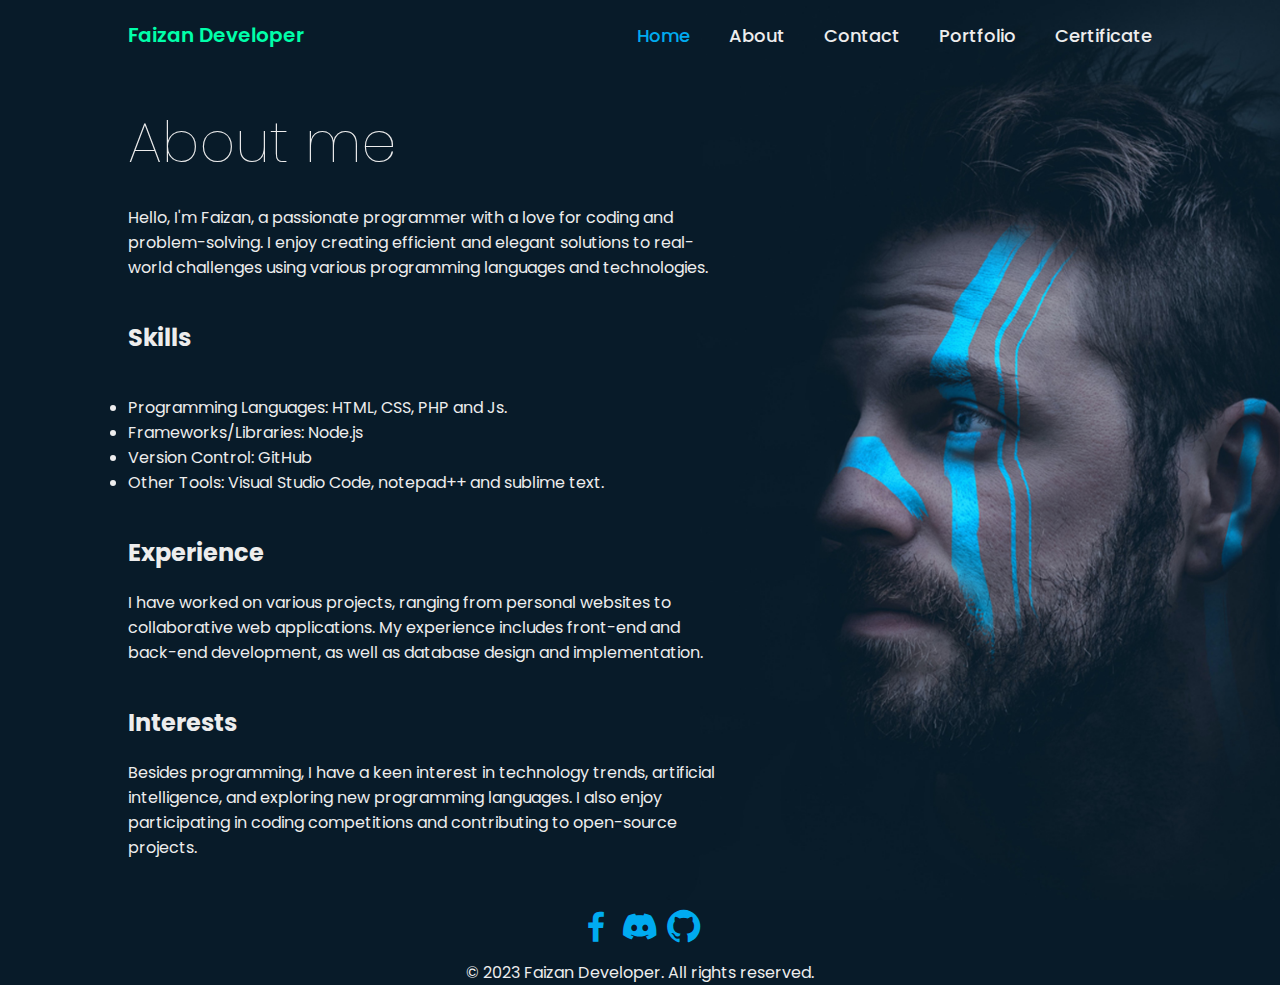
==== About.html @ 051c946b "Add files via upload" ====
<!DOCTYPE html>
<html lang="en">

<head>
    <meta charset="UTF-8">
    <meta name="viewport" content="width=device-width, initial-scale=1.0">
    <title>About me</title>
    <link rel="stylesheet" href="styles.css">
    <link href='https://fonts.googleapis.com/css2?family=Poppins:wght@300;400;500;600;700;800;900&display=swap'
        rel='stylesheet'>
        <link href='https://unpkg.com/boxicons@2.1.4/css/boxicons.min.css' rel='stylesheet'>
        <link rel="shortcut icon" href="5555555.png" type="image/x-icon">
</head>

<body class="animated-showdown">

    <header class="header">
        <a href="index.html" class="logo">Faizan Developer</a>
        <nav class="navbar">
            <a href="index.html" class="active">Home</a>
            <a href="./About.html">About</a>
            <a href="Contact.html">Contact</a>
            <a href="Portfolio.html">Portfolio</a>
            <a href="Certificate.html">Certificate</a>
            
        </nav>
    </header>
    <section class="home">
        <div class="home-content">
            <h1>About me</h1>
 <p>Hello, I'm Faizan, a passionate programmer with a love for coding and problem-solving. I enjoy creating efficient and elegant solutions to real-world challenges using various programming languages and technologies.</p>
 <h2>Skills</h2>
 <p>
    <li>Programming Languages: HTML, CSS, PHP and Js.</li>
    <li>Frameworks/Libraries: Node.js</li>
    <li>Version Control: GitHub</li>
    <li>Other Tools: Visual Studio Code, notepad++ and sublime text.</li>
 </p>
 <h2>Experience</h2>
 <p>
    I have worked on various projects, ranging from personal websites to collaborative web applications. My experience includes front-end and back-end development, as well as database design and implementation.
 </p>
 <h2>Interests</h2>
 <p>
    Besides programming, I have a keen interest in technology trends, artificial intelligence, and exploring new programming languages. I also enjoy participating in coding competitions and contributing to open-source projects.
 </p>
</section>       
 <footer> 
        
            <a href="https://www.facebook.com/faizan8208"><i class='bx bxl-facebook'></i></a>
            <a href="https://discord.gg/hBhgqj4Sqp"><i class='bx bxl-discord-alt'></i></a>
            <a href="https://github.com/faizankam"><i class='bx bxl-github'></i></a>
       <p>© 2023 Faizan Developer. All rights reserved.</p>
    </footer>   
  
   
</body>

</html>
---- styles.css ----
* {
    margin: 0;
    padding: 0;
    box-sizing: border-box;
    font-family: 'Poppins', sans-serif;
}

body {
    color: #ededed;
}

.header {
    position: absolute;
    top: 0;
    width: 100%;
    left: 0;
    padding: 20px 10%;
    background: transparent;
    display: flex;
    justify-content: space-between;
    align-items: center;
    z-index: 100;

}

.logo {
    font-size: 20px;
    color: #00ffaa;
    text-decoration: none;
    font-weight: 600;
}
.logo:hover{
    color: #ff0000;
}

.navbar a {
    font-size: 18px;
    color: #ededed;
    text-decoration: none;
    font-weight: 500;
    margin-left: 35px;
    transition: .3s;
}

.navbar a:hover {
    color: #00abf0;
}

.navbar a.active {
    color: #00abf0;
}

.home {
    display: flex;
    align-items: center;
    height: 100vh;
    padding: 0 10%;
    background: url('home.jpg') no-repeat;
    background-size: cover;
    background-position: center;
}

.aa {
    color: #00abf0;
    font-family: Arial, Helvetica, sans-serif;
    font-weight: 300;
    font-size: 32px;
}

.home-content {
    max-width: 600px;
    margin-top: 100px;
}

.home-content h1 {
    font-size: 56px;
    font-weight: 70;

}

.home-content p {
    font-size: 16px;
    margin: 20px 0 40px;
}

.home-content .btn-box {
    display: flex;
    justify-content: space-between;
    width: 345px;
    height: 50px;
}

.btn-box a {
    position: relative;
    display: inline-flex;
    width: 150px;
    height: 100%;
    justify-content: center;
    align-items: center;
    background: #00abf0;
    border: 2px solid #00abf0;
    border-radius: 8px;
    font-size: 19px;
    color: #081b29;
    text-decoration: none;
    font-weight: 600;
    letter-spacing: 1px;
    z-index: 1;
    overflow: hidden;
    transition: .5s;
}

.btn-box a:hover {
    color: #00abf0;
}

.btn-box a:nth-child(2) {
    background: transparent;
    color: #00abf0;
}

.btn-box a:nth-child(2):hover {
    color: #081b29;
}

.btn-box a:nth-child(2)::before {
    background: #00abf0;
}

.btn-box a::before {
    content: '';
    position: absolute;
    top: 0;
    left: 0;
    width: 0;
    height: 100%;
    background: #081b29;
    z-index: -1;
    transition: .5s;
}

.btn-box a:hover::before {
    width: 100%;
}

.home-sci {
    position: absolute;
    bottom: 40px;
    width: 170px;
    display: flex;
    justify-content: space-between;
}

.home-sci a {
    position: relative;
    display: inline-flex;
    justify-content: center;
    align-items: center;
    width: 40px;
    height: 40px;
    background: transparent;
    border: 2px solid #00abf0;
    border-radius: 50%;
    font-size: 20px;
    color: #00abf0;
    text-decoration: none;
    z-index: 1;
    overflow: hidden;
}

.home-sci a:hover {
    color: #081b29;
}

.home-sci a::before {
    content: '';
    position: absolute;
    top: 0;
    left: 0;
    width: 0;
    height: 100%;
    background: #00abf0;
    z-index: -1;
    transition: .5s;
}

.home-sci a:hover::before {
    width: 100%;
}

@keyframes showdown {
    0% {
        transform: scale(1.1);
        opacity: 0;
    }

    100% {
        transform: scale(1);
        opacity: 1;
    }
}

.animated-showdown {
    animation: showdown 1s ease-out;
}

.copyright {
    text-align: center;
    font-size: 14px;
    margin-top: 10px;
    color: #ededed;
    background: #081b29;
}
footer{
   background: #081b29;
   text-align: center; 
}
footer a{
    color: #00abf0;
    font-size: 40px;
}
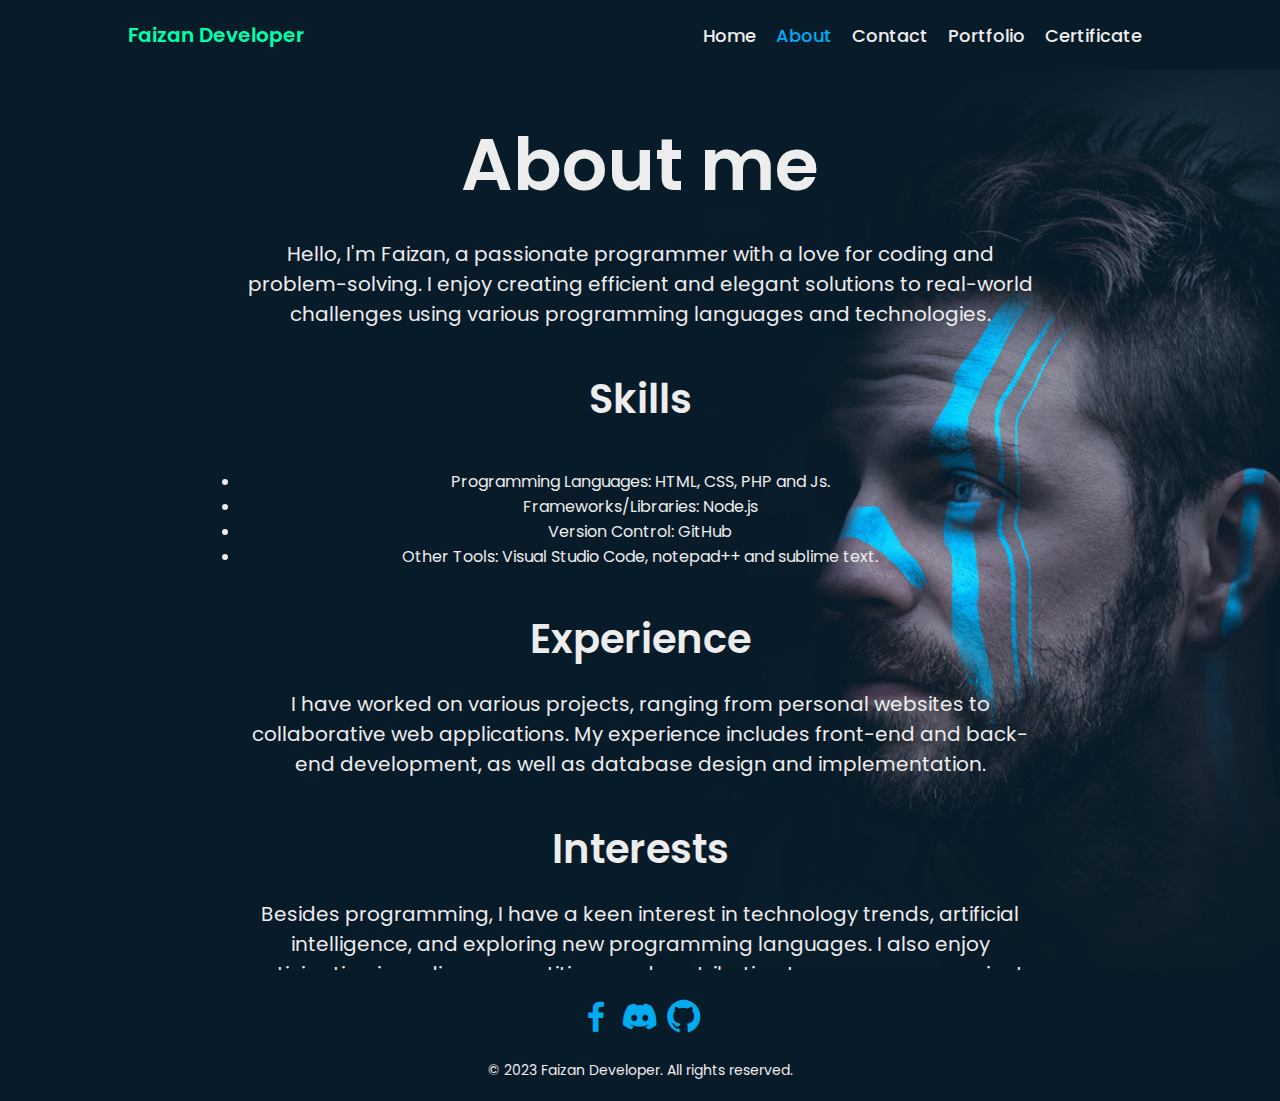
==== commit 90246e0d: "Update About.html" ====
--- a/About.html
+++ b/About.html
@@ -9,7 +9,7 @@
     <link href='https://fonts.googleapis.com/css2?family=Poppins:wght@300;400;500;600;700;800;900&display=swap'
         rel='stylesheet'>
         <link href='https://unpkg.com/boxicons@2.1.4/css/boxicons.min.css' rel='stylesheet'>
-        <link rel="shortcut icon" href="5555555.png" type="image/x-icon">
+        <link rel="shortcut icon" href="favicon.png" type="image/x-icon">
 </head>
 
 <body class="animated-showdown">
@@ -17,8 +17,8 @@
     <header class="header">
         <a href="index.html" class="logo">Faizan Developer</a>
         <nav class="navbar">
-            <a href="index.html" class="active">Home</a>
-            <a href="./About.html">About</a>
+            <a href="index.html" >Home</a>
+            <a href="About.html" class="active">About</a>
             <a href="Contact.html">Contact</a>
             <a href="Portfolio.html">Portfolio</a>
             <a href="Certificate.html">Certificate</a>
--- a/styles.css
+++ b/styles.css
@@ -7,20 +7,22 @@
 
 body {
     color: #ededed;
+    display: flex;
+    flex-direction: column;
+    min-height: 100vh; /* Added min-height to ensure footer stays at the bottom */
 }
 
 .header {
-    position: absolute;
+    position: sticky;
     top: 0;
     width: 100%;
     left: 0;
     padding: 20px 10%;
-    background: transparent;
+    background: #081b29;
     display: flex;
     justify-content: space-between;
     align-items: center;
     z-index: 100;
-
 }
 
 .logo {
@@ -29,8 +31,15 @@
     text-decoration: none;
     font-weight: 600;
 }
-.logo:hover{
+
+.logo:hover {
     color: #ff0000;
+}
+
+.navbar {
+    display: flex;
+    align-items: center;
+    flex-wrap: wrap;
 }
 
 .navbar a {
@@ -38,7 +47,7 @@
     color: #ededed;
     text-decoration: none;
     font-weight: 500;
-    margin-left: 35px;
+    margin: 10px;
     transition: .3s;
 }
 
@@ -53,11 +62,13 @@
 .home {
     display: flex;
     align-items: center;
-    height: 100vh;
+    justify-content: center;
+    min-height: 100vh;
     padding: 0 10%;
     background: url('home.jpg') no-repeat;
     background-size: cover;
     background-position: center;
+    text-align: center;
 }
 
 .aa {
@@ -74,27 +85,36 @@
 
 .home-content h1 {
     font-size: 56px;
-    font-weight: 70;
-
+    font-weight: 600;
+    margin-bottom: 20px;
 }
 
 .home-content p {
-    font-size: 16px;
+    font-size: 18px;
     margin: 20px 0 40px;
 }
 
+.home-content h2 {
+    font-size: 32px;
+    font-weight: 600;
+    margin: 40px 0 20px;
+}
+
+.home-content p li {
+    margin-bottom: 10px;
+}
+
 .home-content .btn-box {
     display: flex;
-    justify-content: space-between;
-    width: 345px;
-    height: 50px;
+    justify-content: center;
+    margin-top: 40px;
 }
 
 .btn-box a {
     position: relative;
     display: inline-flex;
     width: 150px;
-    height: 100%;
+    height: 50px;
     justify-content: center;
     align-items: center;
     background: #00abf0;
@@ -108,6 +128,7 @@
     z-index: 1;
     overflow: hidden;
     transition: .5s;
+    margin: 10px;
 }
 
 .btn-box a:hover {
@@ -144,11 +165,7 @@
 }
 
 .home-sci {
-    position: absolute;
-    bottom: 40px;
-    width: 170px;
-    display: flex;
-    justify-content: space-between;
+    margin-top: 40px;
 }
 
 .home-sci a {
@@ -166,6 +183,7 @@
     text-decoration: none;
     z-index: 1;
     overflow: hidden;
+    margin-right: 10px;
 }
 
 .home-sci a:hover {
@@ -204,18 +222,76 @@
     animation: showdown 1s ease-out;
 }
 
-.copyright {
+footer {
+    background: #081b29;
     text-align: center;
-    font-size: 14px;
+    padding: 20px;
+    margin-top: auto; /* Added to push the footer to the bottom */
+}
+
+footer a {
+    color: #00abf0;
+    font-size: 40px;
+}
+
+footer p {
     margin-top: 10px;
     color: #ededed;
-    background: #081b29;
-}
-footer{
-   background: #081b29;
-   text-align: center; 
-}
-footer a{
-    color: #00abf0;
-    font-size: 40px;
-}+    font-size: 14px;
+}
+
+@media only screen and (min-width: 768px) {
+    .header {
+        position: sticky;
+        background: #081b29;
+    }
+
+    .navbar {
+        justify-content: flex-end;
+        flex-wrap: nowrap;
+    }
+
+    .navbar a {
+        margin: 0 10px;
+    }
+
+    .home {
+        height: 100vh;
+        padding-top: 150px;
+        padding-bottom: 50px;
+    }
+
+    .home-content {
+        margin-top: 0;
+    }
+
+    .home-content h1 {
+        font-size: 56px;
+    }
+
+    .home-content h2 {
+        font-size: 32px;
+    }
+
+    .home-content p {
+        font-size: 18px;
+    }
+}
+
+@media only screen and (min-width: 1024px) {
+    .home-content {
+        max-width: 800px;
+    }
+
+    .home-content h1 {
+        font-size: 72px;
+    }
+
+    .home-content h2 {
+        font-size: 40px;
+    }
+
+    .home-content p {
+        font-size: 20px;
+    }
+}
